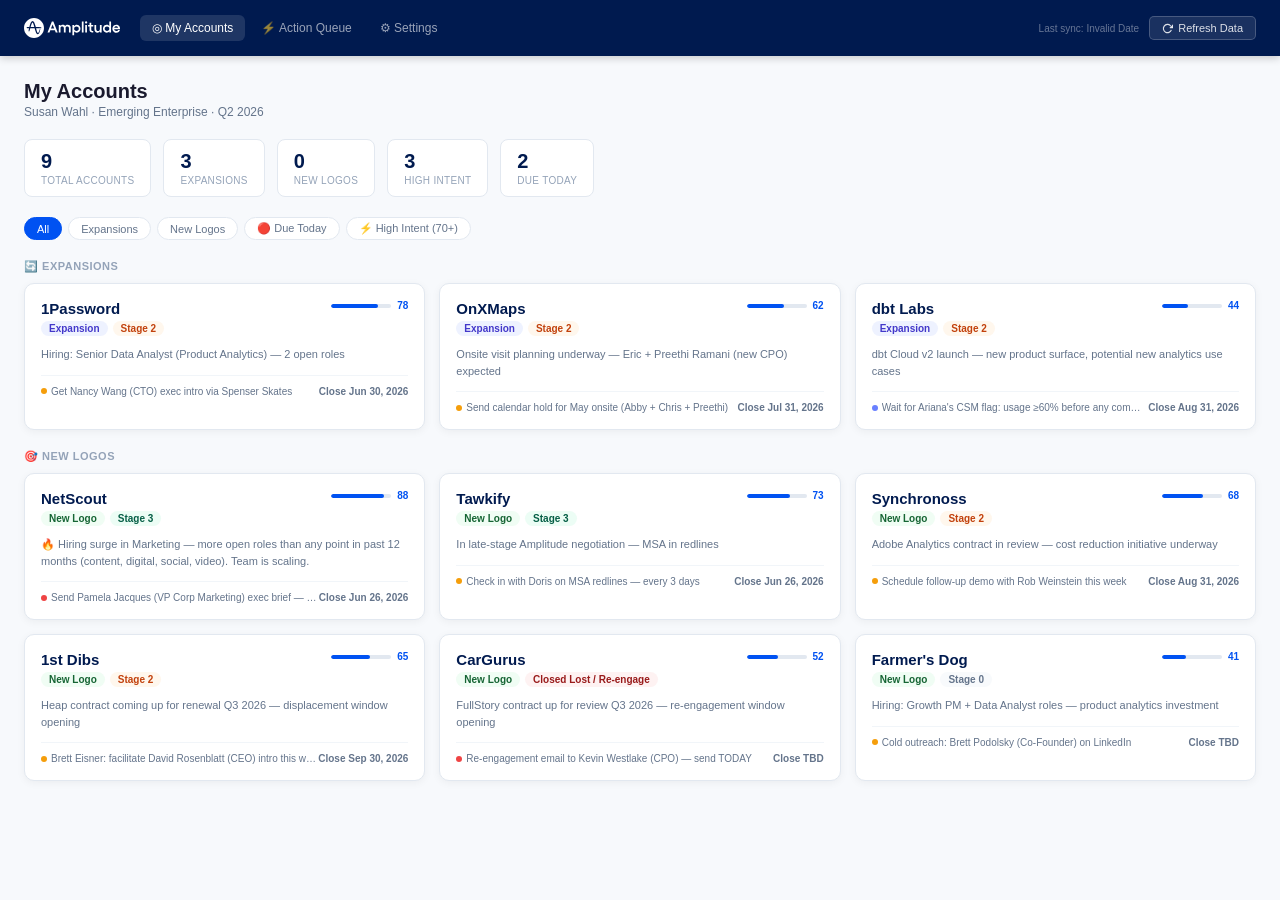
==== index.html @ 6b0ae405 "Initial commit" ====
<!DOCTYPE html>
<html lang="en">
<head>
  <meta charset="UTF-8" />
  <meta name="viewport" content="width=device-width, initial-scale=1.0" />
  <title>My Accounts — Amplitude AE Dashboard</title>
  <style>
/* ── Amplitude Design Tokens ─────────────────────────────────────── */
:root {
  --navy:      #001A4F;
  --blue:      #0052F2;
  --lilac:     #6980FF;
  --teal:      #00B2A9;
  --offwhite:  #F7F9FC;
  --dark:      #1A1A2E;
  --mid:       #64748B;
  --light:     #E2E8F0;
  --surface:   #fff;
  --radius:    10px;
  --shadow:    0 2px 12px rgba(0,0,0,0.07);
}

* { box-sizing: border-box; margin: 0; padding: 0; }

body {
  font-family: 'Poppins', sans-serif;
  background: var(--offwhite);
  color: var(--dark);
  min-height: 100vh;
  font-size: 13px;
}

/* ── Nav ─────────────────────────────────────────────────────────── */
.nav {
  background: var(--navy);
  padding: 0 24px;
  display: flex;
  align-items: center;
  justify-content: space-between;
  height: 56px;
  position: sticky;
  top: 0;
  z-index: 100;
  box-shadow: 0 2px 8px rgba(0,0,0,0.2);
}

.nav-logo img { height: 20px; width: auto; display: block; }

.nav-links {
  display: flex;
  align-items: center;
  gap: 4px;
}

.nav-links a {
  color: rgba(255,255,255,0.6);
  text-decoration: none;
  font-size: 12px;
  font-weight: 500;
  padding: 6px 12px;
  border-radius: 6px;
  transition: all 0.15s;
  display: flex;
  align-items: center;
  gap: 6px;
}

.nav-links a:hover { color: #fff; background: rgba(255,255,255,0.08); }
.nav-links a.active { color: #fff; background: rgba(255,255,255,0.12); }

.nav-right {
  display: flex;
  align-items: center;
  gap: 10px;
}

.refresh-btn {
  background: rgba(255,255,255,0.1);
  border: 1px solid rgba(255,255,255,0.2);
  color: rgba(255,255,255,0.85);
  font-family: 'Poppins', sans-serif;
  font-size: 11px;
  font-weight: 500;
  padding: 5px 12px;
  border-radius: 5px;
  cursor: pointer;
  display: flex;
  align-items: center;
  gap: 5px;
  transition: all 0.15s;
}
.refresh-btn:hover { background: rgba(255,255,255,0.18); }

.last-sync {
  font-size: 10px;
  color: rgba(255,255,255,0.4);
}

/* ── Page wrapper ────────────────────────────────────────────────── */
.page { padding: 24px; max-width: 1400px; margin: 0 auto; }

.page-header {
  margin-bottom: 20px;
}

.page-title {
  font-size: 20px;
  font-weight: 700;
  color: var(--dark);
}

.page-subtitle {
  font-size: 12px;
  color: var(--mid);
  margin-top: 2px;
}

/* ── Card ────────────────────────────────────────────────────────── */
.card {
  background: var(--surface);
  border-radius: var(--radius);
  box-shadow: var(--shadow);
  border: 1px solid var(--light);
}

.card-header {
  padding: 14px 18px 0;
  display: flex;
  align-items: center;
  justify-content: space-between;
}

.card-title {
  font-size: 12px;
  font-weight: 700;
  color: var(--dark);
  display: flex;
  align-items: center;
  gap: 6px;
  text-transform: uppercase;
  letter-spacing: 0.3px;
}

/* ── Badges ──────────────────────────────────────────────────────── */
.badge {
  font-size: 10px;
  font-weight: 600;
  padding: 2px 8px;
  border-radius: 20px;
  display: inline-block;
}

.badge-expansion { background: #EEF2FF; color: #4338CA; }
.badge-land      { background: #F0FDF4; color: #166534; }
.badge-stage2    { background: #FFF7ED; color: #C2410C; }
.badge-stage3    { background: #ECFDF5; color: #065F46; }
.badge-stage0    { background: #F8FAFC; color: #64748B; }
.badge-lost      { background: #FEF2F2; color: #991B1B; }

/* ── Intent score bar ────────────────────────────────────────────── */
.intent-bar {
  display: flex;
  align-items: center;
  gap: 8px;
}

.intent-track {
  flex: 1;
  height: 5px;
  background: var(--light);
  border-radius: 3px;
  overflow: hidden;
}

.intent-fill {
  height: 100%;
  border-radius: 3px;
  background: var(--blue);
}

.intent-score {
  font-size: 11px;
  font-weight: 700;
  color: var(--blue);
  min-width: 28px;
  text-align: right;
}

/* ── Urgency labels ──────────────────────────────────────────────── */
.urg-today { border-left: 3px solid #EF4444; }
.urg-week  { border-left: 3px solid #F59E0B; }
.urg-month { border-left: 3px solid #6980FF; }

.sl-today { background: #FEE2E2; color: #991B1B; font-size: 9px; font-weight: 700; padding: 2px 6px; border-radius: 3px; }
.sl-week  { background: #FEF3C7; color: #92400E; font-size: 9px; font-weight: 700; padding: 2px 6px; border-radius: 3px; }
.sl-month { background: #EEF2FF; color: #4338CA; font-size: 9px; font-weight: 700; padding: 2px 6px; border-radius: 3px; }

/* ── Buttons ─────────────────────────────────────────────────────── */
.btn {
  font-family: 'Poppins', sans-serif;
  font-weight: 600;
  border: none;
  cursor: pointer;
  border-radius: 6px;
  transition: all 0.15s;
  display: inline-flex;
  align-items: center;
  gap: 5px;
}

.btn-primary {
  background: var(--blue);
  color: #fff;
  font-size: 12px;
  padding: 8px 16px;
}
.btn-primary:hover { background: var(--navy); }

.btn-cowork {
  background: var(--blue);
  color: #fff;
  font-size: 11px;
  font-weight: 700;
  padding: 6px 12px;
  border-radius: 6px;
  border: none;
  cursor: pointer;
  font-family: 'Poppins', sans-serif;
  transition: background 0.15s;
}
.btn-cowork:hover { background: var(--navy); }
.btn-cowork.success { background: #059669; }

.btn-ghost {
  background: none;
  color: var(--mid);
  font-size: 11px;
  padding: 5px 10px;
  border: 1px solid var(--light);
}
.btn-ghost:hover { border-color: var(--blue); color: var(--blue); }

/* ── Filter chips ────────────────────────────────────────────────── */
.filters {
  display: flex;
  gap: 6px;
  flex-wrap: wrap;
  margin-bottom: 16px;
}

.chip {
  background: var(--surface);
  border: 1px solid var(--light);
  color: var(--mid);
  font-family: 'Poppins', sans-serif;
  font-size: 11px;
  font-weight: 500;
  padding: 4px 12px;
  border-radius: 20px;
  cursor: pointer;
  transition: all 0.15s;
}
.chip:hover { border-color: var(--blue); color: var(--blue); }
.chip.active { background: var(--blue); color: #fff; border-color: var(--blue); }

/* ── Modal ───────────────────────────────────────────────────────── */
.modal-overlay {
  position: fixed;
  inset: 0;
  background: rgba(10,20,50,0.45);
  z-index: 200;
  display: flex;
  align-items: center;
  justify-content: center;
  padding: 20px;
}

.modal-box {
  background: #fff;
  border-radius: 14px;
  width: 560px;
  max-width: 100%;
  box-shadow: 0 24px 64px rgba(0,0,0,0.22);
  overflow: hidden;
}

.modal-head {
  background: var(--navy);
  padding: 14px 18px;
  display: flex;
  align-items: center;
  justify-content: space-between;
}

.modal-head-title {
  color: #fff;
  font-weight: 700;
  font-size: 14px;
  display: flex;
  align-items: center;
  gap: 8px;
}

.modal-close {
  background: none;
  border: none;
  color: rgba(255,255,255,0.6);
  font-size: 22px;
  cursor: pointer;
  line-height: 1;
}

.modal-body { padding: 20px; }

.modal-cowork-btn {
  display: flex;
  align-items: center;
  justify-content: center;
  gap: 8px;
  width: 100%;
  background: var(--blue);
  color: #fff;
  font-family: 'Poppins', sans-serif;
  font-size: 13px;
  font-weight: 700;
  padding: 11px 18px;
  border-radius: 8px;
  border: none;
  cursor: pointer;
  margin-bottom: 10px;
  transition: background 0.15s;
}
.modal-cowork-btn:hover { background: var(--navy); }
.modal-cowork-btn.success { background: #059669; }

.modal-prompt-hint {
  font-size: 10px;
  color: var(--mid);
  margin-bottom: 8px;
}

.modal-prompt-text {
  background: var(--offwhite);
  border: 1px solid var(--light);
  border-radius: 7px;
  padding: 12px;
  font-size: 11px;
  line-height: 1.6;
  color: var(--dark);
  max-height: 220px;
  overflow-y: auto;
  white-space: pre-wrap;
  margin-bottom: 8px;
}

.modal-copy-btn {
  background: var(--offwhite);
  border: 1px solid var(--light);
  color: var(--mid);
  font-family: 'Poppins', sans-serif;
  font-size: 11px;
  font-weight: 600;
  padding: 6px 14px;
  border-radius: 5px;
  cursor: pointer;
}
.modal-copy-btn.copied { background: #D1FAE5; border-color: #6EE7B7; color: #065F46; }

/* ── Misc helpers ────────────────────────────────────────────────── */
.empty-state {
  text-align: center;
  padding: 60px 20px;
  color: var(--mid);
}

.empty-state h3 { font-size: 15px; margin-bottom: 6px; color: var(--dark); }
.empty-state p  { font-size: 12px; }

.dot-connected { width: 7px; height: 7px; background: #22C55E; border-radius: 50%; display: inline-block; }
.dot-error     { width: 7px; height: 7px; background: #EF4444; border-radius: 50%; display: inline-block; }
.dot-unknown   { width: 7px; height: 7px; background: #94A3B8; border-radius: 50%; display: inline-block; }

</style>
  <style>
    .accounts-grid {
      display: grid;
      grid-template-columns: repeat(auto-fill, minmax(340px, 1fr));
      gap: 14px;
    }

    .account-card {
      background: #fff;
      border-radius: 10px;
      border: 1px solid #E2E8F0;
      box-shadow: 0 2px 8px rgba(0,0,0,0.05);
      padding: 16px;
      cursor: pointer;
      transition: box-shadow 0.15s, border-color 0.15s;
      text-decoration: none;
      display: block;
      color: inherit;
    }
    .account-card:hover {
      box-shadow: 0 6px 24px rgba(0,82,242,0.1);
      border-color: #0052F2;
    }

    .account-card-top {
      display: flex;
      align-items: flex-start;
      justify-content: space-between;
      margin-bottom: 10px;
    }

    .account-name {
      font-size: 15px;
      font-weight: 700;
      color: #001A4F;
    }

    .account-meta {
      display: flex;
      gap: 5px;
      flex-wrap: wrap;
      margin-top: 4px;
    }

    .account-signal {
      margin: 10px 0;
      font-size: 11px;
      color: #64748B;
      line-height: 1.5;
      display: -webkit-box;
      -webkit-line-clamp: 2;
      -webkit-box-orient: vertical;
      overflow: hidden;
    }

    .account-card-bottom {
      display: flex;
      align-items: center;
      justify-content: space-between;
      margin-top: 12px;
      padding-top: 10px;
      border-top: 1px solid #F1F5F9;
    }

    .account-close {
      font-size: 10px;
      color: #94A3B8;
    }

    .account-close span {
      font-weight: 600;
      color: #64748B;
    }

    .intent-mini {
      display: flex;
      align-items: center;
      gap: 6px;
    }

    .intent-mini-track {
      width: 60px;
      height: 4px;
      background: #E2E8F0;
      border-radius: 3px;
      overflow: hidden;
    }

    .intent-mini-fill {
      height: 100%;
      border-radius: 3px;
      background: #0052F2;
    }

    .intent-mini-score {
      font-size: 10px;
      font-weight: 700;
      color: #0052F2;
    }

    .top-action {
      font-size: 10px;
      color: #64748B;
      display: flex;
      align-items: center;
      gap: 4px;
      flex: 1;
      min-width: 0;
    }

    .top-action-text {
      white-space: nowrap;
      overflow: hidden;
      text-overflow: ellipsis;
    }

    .urgency-dot {
      width: 6px;
      height: 6px;
      border-radius: 50%;
      flex-shrink: 0;
    }
    .urgency-dot.today { background: #EF4444; }
    .urgency-dot.week  { background: #F59E0B; }
    .urgency-dot.month { background: #6980FF; }

    .section-label {
      font-size: 11px;
      font-weight: 700;
      color: #94A3B8;
      text-transform: uppercase;
      letter-spacing: 0.5px;
      margin: 20px 0 10px;
    }

    .stat-bar {
      display: flex;
      gap: 12px;
      margin-bottom: 20px;
    }

    .stat-chip {
      background: #fff;
      border: 1px solid #E2E8F0;
      border-radius: 8px;
      padding: 10px 16px;
      display: flex;
      flex-direction: column;
      gap: 2px;
    }

    .stat-chip-val {
      font-size: 20px;
      font-weight: 700;
      color: #001A4F;
    }

    .stat-chip-label {
      font-size: 10px;
      color: #94A3B8;
      font-weight: 500;
      text-transform: uppercase;
      letter-spacing: 0.3px;
    }
  </style>
</head>
<body>
  <div id="app-nav"></div>

  <div class="page">
    <div class="page-header" style="display:flex;align-items:flex-start;justify-content:space-between;">
      <div>
        <div class="page-title">My Accounts</div>
        <div class="page-subtitle">Susan Wahl · Emerging Enterprise · Q2 2026</div>
      </div>
    </div>

    <!-- Stats -->
    <div class="stat-bar" id="statBar"></div>

    <!-- Filters -->
    <div class="filters" id="filters">
      <button class="chip active" onclick="setFilter('all', this)">All</button>
      <button class="chip" onclick="setFilter('expansion', this)">Expansions</button>
      <button class="chip" onclick="setFilter('land', this)">New Logos</button>
      <button class="chip" onclick="setFilter('today', this)">🔴 Due Today</button>
      <button class="chip" onclick="setFilter('high-intent', this)">⚡ High Intent (70+)</button>
    </div>

    <!-- Accounts grid -->
    <div id="accountsGrid"></div>
  </div>

  <div id="actionModal" style="display:none;" class="modal-overlay"></div>

  <script>
// accounts.json — written by Cowork data refresh skill
// Last updated: manually seeded
// DO NOT edit by hand — regenerated by Cowork on each refresh

const ACCOUNTS = {
  "1Password": {
    type: "Expansion", stage: "Stage 2",
    accountSummary: "Strong expansion candidate — Nancy Wang (CTO) owns AI-first mandate and the $200K ITOM use case budget. AI just approved for EU org, CSMs being onboarded. Best window in 12 months to push volume expansion + Experimentation/PSP upsell.",
    linkedin: [
      { name: "Nancy Wang", title: "Chief Technology Officer", relevance: "buyer", note: "Key exec target — needs to validate volume expansion. Spenser Skates intro TBD.", li: "#" },
      { name: "Lauren Attewell", title: "Head of Legal & Admin", relevance: "influencer", note: "Controls contract + procurement process.", li: "#" },
      { name: "Pedro Canahuati", title: "SVP Engineering", relevance: "influencer", note: "Engineering leader who owns the platform — cares about data depth.", li: "#" },
      { name: "Jeff Shiner", title: "CEO", relevance: "buyer", note: "Ultimate economic buyer for expansion of this size.", li: "#" },
      { name: "Akshay Bhargava", title: "Chief Product Officer", relevance: "influencer", note: "Product org owns Amplitude usage — potential champion if engaged.", li: "#" },
    ],
    zoominfo: {
      company: "1Password", industry: "Cybersecurity / SaaS", employees: "~800", hq: "Toronto, ON", revenue: "$320M+ ARR", funding: "Series C — $620M",
      website: "1password.com",
      techStack: [{ name: "Amplitude ✓", type: "amplitude" }, { name: "Segment", type: "normal" }, { name: "Snowflake", type: "normal" }, { name: "dbt", type: "normal" }, { name: "Looker", type: "normal" }, { name: "Pendo ⚠", type: "competitor" }, { name: "Zendesk", type: "normal" }],
      signals: [{ date: "Apr 2026", text: "Hiring: Senior Data Analyst (Product Analytics) — 2 open roles" }, { date: "Mar 2026", text: "Launched 1Password Extended Access Management — new product line" }, { date: "Feb 2026", text: "CTO Nancy Wang joined from Meta — first full quarter in seat" }]
    },
    salesforce: {
      oppName: "1Password — Platform Expansion Q2 2026", stage: "Stage 2 — Value Validation",
      closeDate: "Jun 30, 2026", lastActivity: "Apr 8, 2026",
      nextSteps: "Set up exec meeting between Nancy Wang (CTO) and Spenser Skates to validate volume expansion use case. Lauren Attewell managing legal review. Send revised order form by Apr 25.",
      activities: [{ type: "Call", date: "Apr 8", note: "Discovery with Lauren — expansion interest confirmed, legal review flagged" }, { type: "Email", date: "Mar 28", note: "Sent usage report showing 40% growth in tracked events vs contract tier" }, { type: "Meeting", date: "Mar 15", note: "QBR with Ariana (CSM) + 1Password — expansion path agreed in principle" }]
    },
    sixsense: {
      score: 78, stage: "Decision",
      personas: ["Product Analytics", "Data Engineering", "C-Suite / Finance"],
      keywords: ["product analytics platform", "user behavior tracking", "feature adoption metrics", "data warehouse analytics", "volume pricing analytics"],
      activities: [{ date: "Apr 13", type: "web", label: "Web Visit", text: "Pricing page — 4 visits this week by 3 unique users" }, { date: "Apr 11", type: "content", label: "Content", text: "Downloaded 'Scaling Analytics with Amplitude' enterprise guide" }, { date: "Apr 9", type: "search", label: "Search", text: "Researching 'amplitude enterprise pricing' + 'analytics seat pricing'" }, { date: "Apr 7", type: "web", label: "Web Visit", text: "Customer stories page — focused on security/SaaS case studies" }]
    },
    mutiny: {
      identified: true, lastSeen: "Apr 13, 2026", visits: 7,
      segment: "High-Growth SaaS — Data-Heavy Teams", persona: "Enterprise Analytics Buyer",
      pages: [{ url: "/product/analytics", personalization: "Product Analytics for Security SaaS", engagement: "high" }, { url: "/pricing", personalization: "Enterprise Volume Pricing", engagement: "high" }, { url: "/customers/security", personalization: "Security Industry Case Studies", engagement: "med" }],
      recommendation: "They've hit pricing 4x this week and read the enterprise guide. Lead your next outreach with volume pricing transparency and a side-by-side of current contract vs expansion tier. Reference Okta or Cloudflare as a security-adjacent expansion story."
    },
    buyingMap: {
      focus: ["Nancy Wang", "Akshay Bhargava", "Lauren Attewell"],
      focusNote: "At Stage 2 you need exec validation (Nancy), a product champion (Akshay), and legal coverage (Lauren) to move forward.",
      tiers: [
        { label: "C-Suite / Economic Buyers", people: [
          { name: "Nancy Wang", title: "Chief Technology Officer", role: "Economic Buyer", status: "target", priority: true, note: "First priority — needs exec intro via Spenser Skates. Not yet connected.", li: "#" },
          { name: "Jeff Shiner", title: "CEO", role: "Final Approver", status: "unknown", priority: false, note: "May be required for expansion of this size.", li: "#" },
          { name: "Akshay Bhargava", title: "Chief Product Officer", role: "Champion Candidate", status: "target", priority: true, note: "Product org owns Amplitude usage. Potential champion if engaged.", li: "#" },
        ]},
        { label: "Technical / Influencers", people: [
          { name: "Pedro Canahuati", title: "SVP Engineering", role: "Technical Evaluator", status: "unknown", priority: false, note: "Engineering platform owner. Loop in if technical objections arise.", li: "#" },
        ]},
        { label: "Legal / Procurement", people: [
          { name: "Lauren Attewell", title: "Head of Legal & Admin", role: "Gatekeeper", status: "engaged", priority: true, note: "Actively managing contract review. Relationship is solid.", li: "#" },
        ]}
      ]
    },
    nextSteps: [
      { p:1, urgency:"week", type:"call",     title:"Get Nancy Wang (CTO) exec intro via Spenser Skates",    why:"6sense: Decision stage, pricing page hit 4x this week. First full quarter as CTO — prime window to shape her Amplitude view.", who:["Susan","Spenser Skates"], action:"write-email",  cta:"Draft Intro Ask" },
      { p:2, urgency:"week", type:"email",    title:"Send Lauren Attewell revised order form w/ volume pricing options", why:"Legal review is active. Getting the order form in front of her unblocks contract progress directly.", who:["Susan"], action:"write-email", cta:"Write Email" },
      { p:3, urgency:"week", type:"linkedin", title:"Connect with Akshay Bhargava (CPO) on LinkedIn",        why:"Product org hit pricing + feature pages multiple times. CPO is the natural product champion — don't leave this uncovered.", who:["Susan"], action:"sequence",    cta:"Build Sequence" },
      { p:4, urgency:"month",type:"deck",     title:"Build expansion deck: current usage vs expansion tier",  why:"Nancy meeting needs an exec-ready story with ROI clearly laid out before she'll sponsor the expansion.", who:["Susan"], action:"deck",         cta:"Create Deck" },
    ]
  },

  "NetScout": {
    type: "New Logo", stage: "Stage 3",
    accountSummary: "$200K POC at Stage 3 — highest intent account in the book (88/100). Pamela Jacques (VP Marketing, economic buyer) approval is the gating item. ⚠️ Adobe competitive objection in Ali's inbox needs a response before the exec demo.",
    linkedin: [
      { name: "Aliasgar Amin", title: "Director, Digital Experience & Analytics", relevance: "champion", note: "Internal champion — driving the POC. Primary prospect in Outreach.", li: "https://www.linkedin.com/in/aliasgar-amin/" },
      { name: "Pamela Jacques", title: "VP, Corporate Marketing", relevance: "buyer", note: "Economic buyer — approval is gating per SF notes. Next action: exec brief + pricing conversation.", li: "https://app.zoominfo.com/#/apps/profile/person/17326059451" },
      { name: "Belinda Yung-Rubke", title: "Global VP, Area, Customer Marketing", relevance: "champion", note: "Data champion — Michael and Don report to her. Key technical sign-off on marketing use cases.", li: "https://app.zoominfo.com/#/apps/profile/person/1679298952" },
      { name: "Jean Bua", title: "CFO", relevance: "buyer", note: "Controls final budget approval. ZI accuracy score 92 — email verified. Not yet in conversation.", li: "https://app.zoominfo.com/#/apps/profile/person/1265551392" },
      { name: "Sanjay Munshi", title: "Chief Operating Officer", relevance: "influencer", note: "COO — will care about adoption and operational ROI. ZI accuracy 98.", li: "https://app.zoominfo.com/#/apps/profile/person/1324207783" },
    ],
    zoominfo: {
      company: "NETSCOUT Systems, Inc.", industry: "Networking Software / Cybersecurity", employees: "2,102", hq: "Westford, MA", revenue: "$861M (NASDAQ: NTCT)", funding: "Public — Founded 1984",
      website: "netscout.com",
      techStack: [{ name: "Tableau ⚠", type: "competitor" }, { name: "Google Analytics ⚠", type: "competitor" }, { name: "Salesforce", type: "normal" }, { name: "Marketo", type: "normal" }, { name: "AWS", type: "normal" }, { name: "ServiceNow", type: "normal" }],
      signals: [{ date: "Mar 24 '26", text: "🔥 Hiring surge in Marketing — more open roles than any point in past 12 months (content, digital, social, video). Team is scaling." }, { date: "Mar 23 '26", text: "MWC 2026: DDoS + AI-driven cybersecurity positioning. Darren Anstee quoted in Technology Magazine." }, { date: "Feb 12 '26", text: "Positioning as AI-driven defense platform for 2026 — AI security commentary from Gaurav Mohan." }]
    },
    salesforce: {
      oppName: "NETSCOUT | Land | -", stage: "Stage 3 — Business & Technical Evaluation",
      closeDate: "Jun 26, 2026", lastActivity: "Apr 14, 2026",
      nextSteps: "4.2.26 — Commercials + POC scope kick-off call with Ali Amin. Key items to confirm: economic buyer (Pamela — approval is gating), binary success criteria, committed Go/No-Go decision date, full buying committee (Marketing: Michael/Don + IT parallel demos). POC structure: 3-week POC + 90-day opt-out per Ali's request. Next: brief Pamela on pricing, schedule exec demo.",
      activities: [{ type: "Call", date: "Apr 2", note: "Commercials + POC scope kick-off with Ali. Confirmed 3-week POC + 90-day opt-out structure. Exec demo with Pamela TBD." }, { type: "Demo", date: "Mar 5", note: "Follow-up demo to finish features + demo of current analytics flow with Ali's team." }, { type: "Demo", date: "Mar 4", note: "Initial POC demo — Ali confirmed strong interest, escalating to Pamela for exec alignment." }]
    },
    sixsense: {
      score: 88, stage: "Purchase",
      personas: ["Product Management", "Data & Analytics", "Marketing / CMO"],
      keywords: ["product analytics enterprise", "user journey analytics", "amplitude vs tableau", "digital experience analytics", "POC analytics platform"],
      activities: [{ date: "Apr 14", type: "web", label: "Web Visit", text: "ROI calculator page — 2 sessions today from Westford IP" }, { date: "Apr 12", type: "content", label: "Content", text: "Watched 'Amplitude for Enterprise' webinar (full 47 min)" }, { date: "Apr 11", type: "search", label: "Search", text: "Comparing 'amplitude vs tableau for product analytics'" }, { date: "Apr 9", type: "web", label: "Web Visit", text: "Security & compliance page — 3 unique visitors" }]
    },
    mutiny: {
      identified: true, lastSeen: "Apr 14, 2026", visits: 12,
      segment: "Enterprise New Eval — High Urgency", persona: "Enterprise POC Stage",
      pages: [{ url: "/product/data-management", personalization: "Enterprise Data Governance", engagement: "high" }, { url: "/roi-calculator", personalization: "Enterprise ROI Calculator", engagement: "high" }, { url: "/security", personalization: "Enterprise Security & Compliance", engagement: "high" }],
      recommendation: "Most engaged account in your book — 12 website visits, full webinar watch. Pamela's team hit the ROI calculator today. Send exec brief TODAY with ROI estimate pre-filled for NetScout's scale. Strike while hot."
    },
    buyingMap: {
      focus: ["Pamela Jacques", "Aliasgar Amin", "Belinda Yung-Rubke"],
      focusNote: "POC stage requires your champion (Ali) driving evaluation, Belinda signing off on marketing use cases, and Pamela (VP Corp Marketing) aligned as economic buyer before you can advance.",
      tiers: [
        { label: "Economic Buyer / Exec Sponsors", people: [
          { name: "Pamela Jacques", title: "VP, Corporate Marketing", role: "Economic Buyer", status: "target", priority: true, note: "Approval is gating per SF notes. Needs exec brief + pricing conversation. ZoomInfo confirmed contact.", li: "https://app.zoominfo.com/#/apps/profile/person/17326059451" },
          { name: "Jean Bua", title: "CFO", role: "Budget Holder", status: "unknown", priority: false, note: "Final budget sign-off. ZI accuracy 92, email verified. Not yet engaged.", li: "https://app.zoominfo.com/#/apps/profile/person/1265551392" },
          { name: "Sanjay Munshi", title: "Chief Operating Officer", role: "Influencer", status: "unknown", priority: false, note: "Will weigh in on operational ROI and adoption plan.", li: "https://app.zoominfo.com/#/apps/profile/person/1324207783" },
        ]},
        { label: "Champion / Evaluation Team", people: [
          { name: "Aliasgar Amin", title: "Director, Digital Experience & Analytics", role: "Champion", status: "engaged", priority: true, note: "Primary prospect in Outreach. Driving the POC — confirmed 3-week structure + 90-day opt-out.", li: "https://www.linkedin.com/in/aliasgar-amin/" },
          { name: "Belinda Yung-Rubke", title: "Global VP, Area, Customer Marketing", role: "Technical Sign-off", status: "engaged", priority: true, note: "Data champion. Michael and Don report to her. Key gatekeeper for marketing analytics use cases.", li: "https://app.zoominfo.com/#/apps/profile/person/1679298952" },
        ]}
      ]
    },
    nextSteps: [
      { p:1, urgency:"today", type:"email",   title:"Send Pamela Jacques (VP Corp Marketing) exec brief — do this TODAY",      why:"She's the economic buyer gating the POC. Intent is high (88 score), and ZoomInfo confirms NetScout is on a marketing hiring surge right now — perfect hook for the ROI conversation.", who:["Susan"], action:"write-email", cta:"Write Email Now" },
      { p:2, urgency:"week",  type:"deck",    title:"Build POC success deck for Pamela's exec sponsorship",   why:"CMO sponsorship requires polished enterprise materials. Ali can't advance the POC without exec backing from Pamela.", who:["Susan"], action:"deck",       cta:"Create Deck" },
      { p:3, urgency:"week",  type:"meeting", title:"Schedule Belinda's team follow-up demo (week of Apr 21)", why:"POC success criteria set — demo is the next gate for technical buy-in before Pamela signs off.", who:["Susan","Becca Abusharkh"], action:"write-email", cta:"Draft Invite" },
      { p:4, urgency:"week",  type:"call",    title:"Eddie: prep technical architecture doc by Apr 18",       why:"POC requires this for Belinda's team to validate the integration plan. Hard dependency on timeline.", who:["Susan","Eddie Chiang"], action:"sfnotes", cta:"Log in SF" },
    ],
    slackContext: `From Slack (#ext-netscout-amplitude + internal DMs):
• External channel #ext-netscout-amplitude active with Ali and Eddie — Eddie shared ZoomInfo WebSights data governance doc directly with Ali
• Ali explicitly emailed requesting Becca lead the IT team demo: "the IT team requirements are very specific and nuanced, and I would highly recommend Becca being on this call"
• ⚠️ Adobe rep sent Ali a document arguing "Amplitude is not a good match for our requirements" — Ali forwarded it to Susan asking for her response. This objection needs to be addressed directly.
• SF pipeline hygiene flag: NetScout Next Steps were last updated 2026-03-05 — flagged as stale by pipeline ops`,
    gmailContext: `From Gmail:
• IT demo took place Apr 8 — Harsha Silina (NetScout IT) + 12 attendees; Shawn shared Granola notes for that meeting
• Active email thread with Ali about IT demo scheduling (Harsha Silina coordinating); Susan confirmed Becca will lead
• Amplitude + NETSCOUT workspace visits logged Apr 7 + Apr 11 — anonymous visitor activity`,
    granolaContext: `From your Granola meeting notes:
• Pamela (VP Marketing) reports directly to CEO and has veto power — "If she doesn't like something, it's an instant no"
• Ali's demo coaching: put Becca front and center for the Pamela demo; lead with AI capabilities (CEO has a company-wide AI mandate and told Ali the current stack is "getting outdated"); frame around gap analysis, NOT ROI — "sales never credits marketing anyway"
• ZoomInfo integration is NON-NEGOTIABLE — currently 20% match rate; account-level journey analysis (AT&T vs Verizon on-site behavior) is Pamela's core use case
• Bot filtering is a major pain point: 150K bot sessions/month
• POC success criteria: API delta ≤10-15%, session count parity (~120-150K sessions/month), ZoomInfo match rate
• Vendor approval process: estimated 4-6 weeks minimum; AI committee review needed for PII (workaround: opt out of AI features initially to accelerate)
• MouseFlow contract locked until Feb 2027; budget pressure — GA4 is free, must justify spend vs. Adobe Analytics
• Pamela demo targeting the week after Ali's pricing review with her; onsite at Waltham HQ floated as an option`
  },

  "Tawkify": {
    type: "New Logo", stage: "Stage 3",
    accountSummary: "$75K deal in legal — MSA in redlines with Doris. ⚡ Call with Doris happened TODAY, Kaia summary just landed. Data infrastructure is the blockers (Leo stretched thin). Close target Jun 26, CEO countersign needed.",
    linkedin: [
      { name: "Doris Lin", title: "Head of Product", relevance: "champion", note: "Main contact — driving the deal. High urgency, close date Jun 26.", li: "#" },
      { name: "Kenneth Shaw", title: "CEO & Co-Founder", relevance: "buyer", note: "Co-founder, likely final approver for $75K contract.", li: "#" },
      { name: "Michelle Jacoby", title: "COO", relevance: "buyer", note: "Operational leader — owns vendor decisions alongside Doris.", li: "#" },
    ],
    zoominfo: {
      company: "Tawkify", industry: "Consumer Marketplace / Matchmaking", employees: "~80", hq: "San Francisco, CA", revenue: "$15–30M est.", funding: "Series B — $12M",
      website: "tawkify.com",
      techStack: [{ name: "Mixpanel ⚠", type: "competitor" }, { name: "Stripe", type: "normal" }, { name: "HubSpot", type: "normal" }, { name: "Segment", type: "normal" }, { name: "AWS", type: "normal" }],
      signals: [{ date: "Apr 2026", text: "In late-stage Amplitude negotiation — MSA in redlines" }, { date: "Mar 2026", text: "Hired Head of Growth — signals investment in conversion optimization" }, { date: "Feb 2026", text: "Mixpanel contract up for renewal Q2 2026 — displacement timing now" }]
    },
    salesforce: {
      oppName: "Tawkify — New Logo $75K", stage: "Stage 3 — Legal / Negotiation",
      closeDate: "Jun 26, 2026", lastActivity: "Apr 11, 2026",
      nextSteps: "MSA in redlines with Doris. Confirm final scope (Analytics + Session Replay). Legal to review by Apr 18. Target signature Jun 20 — 1 week buffer before close date.",
      activities: [{ type: "Contract", date: "Apr 11", note: "Sent MSA + order form to Doris for legal review" }, { type: "Call", date: "Apr 4", note: "Negotiation — agreed $75K, 12-month, Analytics + Session Replay" }, { type: "Demo", date: "Mar 28", note: "Final demo with Doris + CEO Kenneth — strong close signal" }]
    },
    sixsense: {
      score: 73, stage: "Decision",
      personas: ["Product Management", "Executive / C-Suite"],
      keywords: ["amplitude pricing", "session replay analytics", "mixpanel alternative", "product analytics startup"],
      activities: [{ date: "Apr 12", type: "web", label: "Web Visit", text: "Session replay product page — 2 visits from SF IP" }, { date: "Apr 10", type: "content", label: "Content", text: "Read 'Replacing Mixpanel with Amplitude' migration guide" }, { date: "Apr 8", type: "search", label: "Search", text: "Searching 'amplitude session replay pricing'" }]
    },
    mutiny: {
      identified: true, lastSeen: "Apr 12, 2026", visits: 8,
      segment: "Mid-Market Startup — Displacement Eval", persona: "Startup Product & Exec Buyer",
      pages: [{ url: "/product/session-replay", personalization: "Session Replay for Consumer Apps", engagement: "high" }, { url: "/pricing", personalization: "Startup & Growth Pricing", engagement: "high" }, { url: "/vs/mixpanel", personalization: "Amplitude vs Mixpanel", engagement: "high" }],
      recommendation: "They're reading the Mixpanel migration guide and checking Session Replay pricing. Deal is in legal — but reinforce confidence. Send Doris a 1-pager on migration timeline + what Mixpanel customers say post-switch. Removes last-minute cold feet."
    },
    buyingMap: {
      focus: ["Doris Lin", "Kenneth Shaw"],
      focusNote: "Stage 3 — deal is in legal. Doris is your champion driving it over the line. Kenneth (CEO) needs to countersign. Keep both warm and unblock anything immediately.",
      tiers: [
        { label: "Executive / Final Approvers", people: [
          { name: "Kenneth Shaw", title: "CEO & Co-Founder", role: "Final Approver", status: "target", priority: true, note: "Co-founder sign-off required. Warm from final demo — send brief check-in.", li: "#" },
          { name: "Michelle Jacoby", title: "COO", role: "Operational Sign-off", status: "unknown", priority: false, note: "May be looped into contract review — not yet engaged directly.", li: "#" },
        ]},
        { label: "Champion / Deal Driver", people: [
          { name: "Doris Lin", title: "Head of Product", role: "Champion", status: "engaged", priority: true, note: "Driving deal through legal. High urgency — check in every 3 days max.", li: "#" },
        ]}
      ]
    },
    nextSteps: [
      { p:1, urgency:"week",  type:"email",   title:"Check in with Doris on MSA redlines — every 3 days",    why:"Stage 3 in legal. 73 intent, still reading migration guides. Check in keeps momentum and removes blockers before they stall.", who:["Susan"], action:"write-email", cta:"Write Check-in" },
      { p:2, urgency:"week",  type:"email",   title:"Send Doris: Mixpanel → Amplitude migration 1-pager",    why:"Mutiny shows she's reading migration content. Remove last-minute cold feet with a clear migration timeline + customer quote.", who:["Susan"], action:"write-email", cta:"Draft 1-Pager" },
      { p:3, urgency:"week",  type:"call",    title:"Prep Kenneth Shaw (CEO) countersign package",            why:"Stage 3 — CEO countersign required. Getting the package ready removes a delay risk at the finish line.", who:["Susan"], action:"deck",       cta:"Prep Package" },
    ],
    slackContext: `From Slack (#ext-amplitude-tawkify + internal DMs):
• External channel #ext-amplitude-tawkify exists — created for Tawkify/Arrows + Amplitude planning
• Tawkify's stated stack vision: BigQuery as single source of truth, Looker as BI tool, Amplitude as behavioral analytics layer
• Biggest pain point: manual marketing campaign tracking through Google Sheets
• Current tools: Mixpanel, Optimizely, Segment, GTM
• Key funnels to track: onboarding (both platforms), profile completion, new commerce conversion
• SF hygiene: Tawkify next steps also flagged as stale in pipeline hygiene report`,
    gmailContext: `From Gmail:
• ⚡ Call with Doris happened TODAY (Apr 14, 11am-11:20am PDT) — Outreach Kaia summary just landed in inbox. Read it before any follow-up.
• Tawkify Assistant joined the Zoom — recording likely available`,
    granolaContext: `From your Granola meeting notes:
• Doris is the champion; Leo (data engineer) is stretched thin supporting 3 areas — data infrastructure is the real blocker
• Chicken-and-egg situation: need data investment to show value, need buy-in to invest
• Previous Amplitude account hit 50K MTU limit (Nov 2025) — address this proactively in any conversation
• Susan is sending Segment integration guide + AI quick-start tool; Doris to attempt Segment connection independently`
  },

  "OnXMaps": {
    type: "Expansion", stage: "Stage 2",
    accountSummary: "Good expansion candidate — onsite being planned (target core week). Nate Crook just introduced Preethi Ramani (new CPO) to Amplitude EAB. 5 draft outreach emails to team members are ready to send. AI feature adoption at 30% vs 50% target is the gap to close.",
    linkedin: [
      { name: "Abby Minrath", title: "Director, Product Analytics", relevance: "champion", note: "Main contact — deeply aligned on expansion value.", li: "#" },
      { name: "Chris Borg", title: "VP Data & Analytics", relevance: "buyer", note: "Owns the analytics budget. Needs a compelling story.", li: "#" },
      { name: "Preethi Ramani", title: "Chief Product Officer (new)", relevance: "buyer", note: "New CPO — first 90 days. Priority exec target. Nate Crook connection.", li: "#" },
      { name: "Eric Siegfried", title: "CEO", relevance: "influencer", note: "Founder/CEO — onsite planned, validates strategic direction.", li: "#" },
    ],
    zoominfo: {
      company: "onX Maps", industry: "Outdoor Recreation / Mobile Apps", employees: "~250", hq: "Missoula, MT", revenue: "$80M+ est.", funding: "Private — PE-backed",
      website: "onxmaps.com",
      techStack: [{ name: "Amplitude ✓", type: "amplitude" }, { name: "Snowflake", type: "normal" }, { name: "dbt", type: "normal" }, { name: "Looker", type: "normal" }, { name: "Braze", type: "normal" }, { name: "AppsFlyer", type: "normal" }],
      signals: [{ date: "Apr 2026", text: "Onsite visit planning underway — Eric + Preethi Ramani (new CPO) expected" }, { date: "Mar 2026", text: "OnX Backcountry product in beta — new analytics use case" }, { date: "Feb 2026", text: "Preethi Ramani joined as CPO — reviewing product analytics stack" }]
    },
    salesforce: {
      oppName: "OnXMaps — Platform Expansion (New Products)", stage: "Stage 2 — Discovery",
      closeDate: "Jul 31, 2026", lastActivity: "Apr 7, 2026",
      nextSteps: "Schedule onsite with Abby + Chris Borg + Preethi Ramani. Nate Crook to do exec intro with Preethi before visit. Prepare product expansion use case deck for Backcountry + Hunt. Target onsite in May.",
      activities: [{ type: "Call", date: "Apr 7", note: "Check-in with Abby — onsite confirmed for late May, Preethi open to meeting" }, { type: "Email", date: "Mar 31", note: "Sent new product analytics overview — Abby shared with Chris Borg" }, { type: "Meeting", date: "Mar 20", note: "EBR with Ariana (CSM) + onX — expansion path clear" }]
    },
    sixsense: {
      score: 62, stage: "Consideration",
      personas: ["Product Analytics", "Executive / CPO"],
      keywords: ["amplitude new products", "multi-product analytics", "outdoor app analytics", "mobile analytics platform"],
      activities: [{ date: "Apr 10", type: "web", label: "Web Visit", text: "Multi-product analytics page — Preethi's team browsing" }, { date: "Apr 7", type: "content", label: "Content", text: "Read 'Scaling Analytics Across Product Lines' guide" }, { date: "Apr 4", type: "web", label: "Web Visit", text: "Amplitude for mobile apps page — 2 visits" }]
    },
    mutiny: {
      identified: true, lastSeen: "Apr 10, 2026", visits: 5,
      segment: "Current Customer — Expansion Candidate", persona: "Multi-Product Analytics Buyer",
      pages: [{ url: "/product/multi-product", personalization: "Analytics Across Product Lines", engagement: "high" }, { url: "/customers/mobile", personalization: "Mobile-First Success Stories", engagement: "med" }, { url: "/product/experiment", personalization: "Experimentation for New Products", engagement: "low" }],
      recommendation: "Preethi is browsing multi-product content — she's evaluating whether to standardize analytics across Hunt, Backcountry, and Fishing. Lead the onsite with a live demo across all 3 products. Show unified dashboards as the headline story."
    },
    buyingMap: {
      focus: ["Preethi Ramani", "Chris Borg", "Abby Minrath"],
      focusNote: "Expansion needs CPO buy-in (Preethi — new in seat, prime window), budget owner alignment (Chris), and champion enablement (Abby). Onsite is your catalyst.",
      tiers: [
        { label: "Executive Tier", people: [
          { name: "Preethi Ramani", title: "Chief Product Officer (new)", role: "Economic Buyer", status: "target", priority: true, note: "New CPO — first 90 days. Prime window for influence. Nate Crook intro key.", li: "#" },
          { name: "Eric Siegfried", title: "CEO", role: "Exec Sponsor", status: "target", priority: false, note: "Will attend onsite — relationship builder. Not a blocker but great for deal gravity.", li: "#" },
        ]},
        { label: "Budget / Analytics Leadership", people: [
          { name: "Chris Borg", title: "VP Data & Analytics", role: "Budget Owner", status: "target", priority: true, note: "Owns the analytics budget. Abby has shared deck with him — needs direct outreach.", li: "#" },
        ]},
        { label: "Champion", people: [
          { name: "Abby Minrath", title: "Director, Product Analytics", role: "Champion", status: "engaged", priority: true, note: "Your inside champion. Keep her enabled and ahead of Preethi's questions.", li: "#" },
        ]}
      ]
    },
    nextSteps: [
      { p:1, urgency:"week",  type:"meeting", title:"Send calendar hold for May onsite (Abby + Chris + Preethi)", why:"Onsite is confirmed in principle — locking the date makes it real for all three stakeholders and protects your timeline.", who:["Susan"], action:"write-email", cta:"Draft Invite" },
      { p:2, urgency:"week",  type:"call",    title:"Nate Crook: exec intro with Preethi Ramani (new CPO)",   why:"New CPO in first 90 days — this is the highest-leverage moment to shape her Amplitude story. Nate is the right connector.", who:["Susan","Nate Crook"], action:"write-email", cta:"Draft Intro Ask" },
      { p:3, urgency:"month", type:"deck",    title:"Build multi-product expansion deck for onsite",           why:"Hunt + Backcountry + Fishing — needs a unified analytics vision for Preethi. This is the centerpiece of the onsite.", who:["Susan"], action:"deck", cta:"Create Deck" },
      { p:4, urgency:"week",  type:"linkedin","title":"Direct outreach to Chris Borg (VP Data) before onsite", why:"Budget owner needs a direct touch before onsite, not just Abby relaying messages. Build the relationship now.", who:["Susan"], action:"sequence", cta:"Draft LinkedIn" },
    ],
    slackContext: `From Slack:
• Susan added onXMaps (org id 22304) to #epd-gtm-outreach for product-led outreach enablement
• Brett Eisner available to help prep for onsite — asked for access to a sheet to get familiar`,
    gmailContext: `From Gmail:
• ⚡ 5 draft emails sitting unsent to onXMaps contacts: Maria Holden (Ford partnership analytics), Karlie Hays (Fish Dashboard), Toni Kljucevic (Experiment Analysis notebook), Derrick Nguyen (running experiments but not in Amplitude Experiment), Sophie Dilzell (Full Map vs MVP test) — these are ready to send
• ⚡ Nate Crook already emailed Preethi Ramani (new CPO) Apr 13 about the Amplitude Executive Advisory Board 2026 in San Diego — exec intro is in motion`,
    granolaContext: `From your Granola meeting notes:
• Only 30% of active users are using AI features vs. a 50% target — configure AI Controls (org-level + project-level context, event taxonomy/data dictionary uploads), especially important given onX's complex subscription event definitions
• Onsite plan: model after Ariana's half-day format (general intro + AI accelerator + team-specific sessions); target an onX "core week" for maximum attendance; key to get Chris Borg there
• Slack integration needs a refresh since the AI rollout — Ariana sent the link to Abby to follow up with IT
• Next monthly agenda: align around AI roadmap + agent demos, position it for Chris's attendance`
  },

  "dbt Labs": {
    type: "Expansion", stage: "Stage 2",
    accountSummary: "Not ready for expansion pitch yet — usage at ~45%, need 60%+ before commercial push. Ariana (CSM) owns this track. Monitor for dbt Cloud v2 launch as the natural trigger. Bi-weekly sync with Kate Doebler is active.",
    linkedin: [
      { name: "Kate Doebler", title: "Head of Data & Analytics", relevance: "champion", note: "Main contact — usage depth needs to increase before expansion pitch.", li: "#" },
      { name: "Tristan Handy", title: "CEO & Founder", relevance: "buyer", note: "Founder-led — likely involved in any significant platform expansion.", li: "#" },
      { name: "Drew Banin", title: "Chief Product Officer", relevance: "influencer", note: "Product leader — owns analytics use case within dbt Cloud.", li: "#" },
    ],
    zoominfo: {
      company: "dbt Labs", industry: "Data Infrastructure / Dev Tools", employees: "~400", hq: "Philadelphia, PA (Remote)", revenue: "$100M+ ARR est.", funding: "Series D — $222M",
      website: "getdbt.com",
      techStack: [{ name: "Amplitude ✓", type: "amplitude" }, { name: "Snowflake", type: "normal" }, { name: "Looker", type: "normal" }, { name: "Segment", type: "normal" }, { name: "Linear", type: "normal" }, { name: "Slack", type: "normal" }],
      signals: [{ date: "Apr 2026", text: "dbt Cloud v2 launch — new product surface, potential new analytics use cases" }, { date: "Mar 2026", text: "Hiring: 4 Product Managers across core product + developer experience" }, { date: "Feb 2026", text: "Deepened Snowflake partnership — data infrastructure investment signals" }]
    },
    salesforce: {
      oppName: "dbt Labs — Analytics Expansion", stage: "Stage 2 — Usage Review",
      closeDate: "Aug 31, 2026", lastActivity: "Mar 25, 2026",
      nextSteps: "Hold until usage improves (Ariana's CSM review: target 60%+ feature adoption). Check in with Kate in May. Ariana to flag when threshold is hit.",
      activities: [{ type: "Call", date: "Mar 25", note: "Sync with Ariana — usage at 45%, not ready for expansion yet" }, { type: "Email", date: "Mar 10", note: "Check-in with Kate — positive but no urgency" }, { type: "Meeting", date: "Feb 28", note: "QBR — adoption gaps identified in Experiment + Pathfinder" }]
    },
    sixsense: {
      score: 44, stage: "Awareness",
      personas: ["Data Engineering", "Product Management"],
      keywords: ["amplitude features", "analytics adoption", "product analytics best practices"],
      activities: [{ date: "Apr 5", type: "web", label: "Web Visit", text: "Amplitude Academy page — 2 visits from Kate's team" }, { date: "Mar 28", type: "content", label: "Content", text: "Read 'Getting More from Amplitude' best practices guide" }]
    },
    mutiny: {
      identified: true, lastSeen: "Apr 5, 2026", visits: 3,
      segment: "Current Customer — Nurture / Adoption", persona: "Customer Success Expansion",
      pages: [{ url: "/academy", personalization: "Analytics Maturity Resources", engagement: "med" }, { url: "/product/experiment", personalization: "Experimentation Platform", engagement: "low" }],
      recommendation: "Low urgency signal — this account needs adoption work before expansion pitch. Ariana's CSM track is the right play. Check back in May when usage hopefully hits 60%+. Don't push commercially yet."
    },
    buyingMap: {
      focus: ["Kate Doebler"],
      focusNote: "Not ready for expansion commercially. Focus entirely on Kate — help her drive adoption and become the internal Amplitude champion before any commercial conversation.",
      tiers: [
        { label: "Executive Tier", people: [
          { name: "Tristan Handy", title: "CEO & Founder", role: "Final Approver", status: "unknown", priority: false, note: "Founder-led — will be involved for large expansion. Not time yet.", li: "#" },
          { name: "Drew Banin", title: "Chief Product Officer", role: "Influencer", status: "unknown", priority: false, note: "Product leader — could be an expansion champion later. Not yet engaged.", li: "#" },
        ]},
        { label: "Current Contact", people: [
          { name: "Kate Doebler", title: "Head of Data & Analytics", role: "Champion", status: "engaged", priority: true, note: "Only active contact. Usage at 45% — help her improve adoption first.", li: "#" },
        ]}
      ]
    },
    nextSteps: [
      { p:1, urgency:"month", type:"call",  title:"Wait for Ariana's CSM flag: usage ≥60% before any commercial push", why:"Premature expansion pitch at 45% usage will backfire. Ariana owns this track — let her do the work.", who:["Ariana Henck (CSM)"], action:"sfnotes", cta:"Log Note" },
      { p:2, urgency:"month", type:"email", title:"Watch dbt Cloud v2 launch — reach out when new analytics use cases emerge", why:"New product surface = new analytics complexity = natural expansion hook. Monitor and be first to connect the dots.", who:["Susan"], action:"write-email", cta:"Draft Check-in" },
    ],
    slackContext: `From Slack: No dbt Labs-specific Slack threads found in recent search.`,
    gmailContext: `From Gmail:
• Active bi-weekly sync thread with Kate Doebler (dbt Labs) — Ariana Henck is the primary Amplitude contact; Lottoland troubleshooting situation being handled (Apr 13)
• Susan CC'd on the thread — Ariana managing day-to-day`,
    granolaContext: `From your Granola meeting notes:
• No specific dbt Labs meeting notes found yet — usage data and CSM signals from Ariana are the primary intel source`
  },

  "1st Dibs": {
    type: "New Logo", stage: "Stage 2",
    accountSummary: "Good prospect — Isaac Fox is a strong champion (ex-Reverb, knows Amplitude well). Core pain: no self-serve analytics, everything goes through an analyst queue. Boss on vacation ~2 weeks, target full demo end of April. Heap renewal in Q3 creates displacement urgency.",
    linkedin: [
      { name: "Isaac Fox", title: "VP Product", relevance: "champion", note: "Main contact — engaged in discovery. Need exec buy-in above Isaac.", li: "#" },
      { name: "David Rosenblatt", title: "CEO", relevance: "buyer", note: "CEO — needs to validate the investment case.", li: "#" },
      { name: "Tom Etsy", title: "CTO", relevance: "buyer", note: "Technical decision maker — owns platform roadmap.", li: "#" },
    ],
    zoominfo: {
      company: "1stDibs", industry: "Luxury E-Commerce / Marketplace", employees: "~500", hq: "New York, NY", revenue: "$120M (NASDAQ: DIBS)", funding: "Public",
      website: "1stdibs.com",
      techStack: [{ name: "Heap ⚠", type: "competitor" }, { name: "Google Analytics ⚠", type: "competitor" }, { name: "Salesforce", type: "normal" }, { name: "Segment", type: "normal" }, { name: "Braze", type: "normal" }, { name: "AWS", type: "normal" }],
      signals: [{ date: "Apr 2026", text: "Heap contract coming up for renewal Q3 2026 — displacement window opening" }, { date: "Mar 2026", text: "New VP of Product Analytics hired — Isaac Fox's team expanding" }, { date: "Feb 2026", text: "Launched AI-powered search — new product analytics use case" }]
    },
    salesforce: {
      oppName: "1stDibs — New Logo Evaluation", stage: "Stage 2 — Discovery",
      closeDate: "Sep 30, 2026", lastActivity: "Apr 9, 2026",
      nextSteps: "Brett Eisner (overlay) to land exec meeting with David Rosenblatt. Isaac Fox to share analytics stack audit by Apr 22. Build ROI case around conversion improvement before next meeting.",
      activities: [{ type: "Call", date: "Apr 9", note: "Discovery with Isaac — Heap limitations confirmed, interest in experimentation" }, { type: "Email", date: "Apr 1", note: "Sent competitive comparison: Amplitude vs Heap" }, { type: "Meeting", date: "Mar 20", note: "Intro — identified pain around experimentation + funnel analytics" }]
    },
    sixsense: {
      score: 65, stage: "Consideration",
      personas: ["Product Analytics", "Executive / CEO"],
      keywords: ["heap alternative", "product analytics for ecommerce", "experimentation platform", "amplitude vs heap"],
      activities: [{ date: "Apr 11", type: "search", label: "Search", text: "Searching 'heap vs amplitude comparison' + 'heap alternative'" }, { date: "Apr 9", type: "web", label: "Web Visit", text: "Experimentation product page — 3 visits from NYC IP" }, { date: "Apr 7", type: "content", label: "Content", text: "Read 'Heap Migration to Amplitude' customer story" }]
    },
    mutiny: {
      identified: true, lastSeen: "Apr 11, 2026", visits: 6,
      segment: "Heap Displacement — High Consideration", persona: "E-Commerce Product Buyer",
      pages: [{ url: "/vs/heap", personalization: "Amplitude vs Heap Comparison", engagement: "high" }, { url: "/product/experiment", personalization: "Experimentation for Marketplaces", engagement: "high" }, { url: "/customers/ecommerce", personalization: "E-Commerce Case Studies", engagement: "med" }],
      recommendation: "They're actively researching Heap alternatives and reading the migration story. The Heap renewal window is Q3 — but they're researching now. Get in front of Isaac with a live demo of Experiment + a migration estimate. The timing couldn't be better."
    },
    buyingMap: {
      focus: ["Isaac Fox", "David Rosenblatt"],
      focusNote: "Need to expand beyond Isaac — executive buy-in from David (CEO) is the blocker. Brett Eisner (overlay) is your lever to get that intro. Make that happen this week.",
      tiers: [
        { label: "C-Suite / Exec", people: [
          { name: "David Rosenblatt", title: "CEO", role: "Economic Buyer", status: "target", priority: true, note: "Not yet engaged. Brett Eisner overlay should facilitate intro. Critical.", li: "#" },
          { name: "Tom Etsy", title: "CTO", role: "Technical Decision Maker", status: "unknown", priority: false, note: "Owns platform roadmap — should be looped in after exec alignment.", li: "#" },
        ]},
        { label: "Champion", people: [
          { name: "Isaac Fox", title: "VP Product", role: "Champion", status: "engaged", priority: true, note: "Your champion — engaged in discovery. Needs exec backing above him.", li: "#" },
        ]}
      ]
    },
    nextSteps: [
      { p:1, urgency:"week",  type:"call",    title:"Brett Eisner: facilitate David Rosenblatt (CEO) intro this week", why:"Exec buy-in is the #1 blocker. 65 intent, Heap renewal in Q3. If you don't get above Isaac soon, this deal drags to Q4.", who:["Susan","Brett Eisner"], action:"write-email", cta:"Draft Ask" },
      { p:2, urgency:"week",  type:"email",   title:"Follow up with Isaac Fox — analytics stack audit due Apr 22", why:"The audit is the foundation of your business case. It's late — send a nudge today.", who:["Susan"], action:"write-email", cta:"Write Follow-up" },
      { p:3, urgency:"week",  type:"deck",    title:"Build Heap displacement one-pager + ROI estimate",           why:"They're searching 'heap alternative' and Heap renewal is Q3. They need a reason to move now — give them a compelling number.", who:["Susan"], action:"deck", cta:"Create One-Pager" },
      { p:4, urgency:"month", type:"event",   title:"Invite Isaac + David to upcoming Amplitude event or exec dinner", why:"Executive relationships get built in person. An event is a low-pressure way to get David Rosenblatt into the Amplitude ecosystem.", who:["Susan","Brett Eisner"], action:"event", cta:"Draft Invite" },
    ],
    slackContext: `From Slack: No 1stDibs-specific Slack threads found in recent search.`,
    gmailContext: `From Gmail:
• Active email thread "Re: Amplitude <> 1stdibs" — Susan following up with Jodi Oprandy; Jodi appears hesitant ("Understand your hesitation"). Zach Gould (Amplitude) CC'd.
• Boss is on vacation — Isaac confirmed as main active contact`,
    granolaContext: `From your Granola meeting notes:
• Isaac Fox came from Reverb where he used Amplitude heavily — he's a known buyer and internal advocate
• Core pain: no self-serve analytics at 1stDibs; all requests go through an analyst queue — this is the primary wedge
• Demo targets: conversion funnels, user journeys, reactivation, retention
• Next step: 15-30 min pre-demo sync with Isaac + tech counterpart before full demo
• Boss is on vacation ~2 weeks — target full demo for end of April`
  },

  "Farmer's Dog": {
    type: "New Logo", stage: "Stage 0",
    accountSummary: "Cold outreach territory — no contact yet. DTC subscription brand on Mixpanel, growing fast (Series D, $168M). Best entry: Brett Podolsky (Co-Founder) via LinkedIn displacement angle, or Amelia Schroeder (Head of Product) as the analytics day-to-day owner.",
    linkedin: [
      { name: "Brett Podolsky", title: "Co-Founder & President", relevance: "buyer", note: "Co-founder — no contact yet. Good target for initial outreach.", li: "#" },
      { name: "Jonathan Regev", title: "CEO & Co-Founder", relevance: "buyer", note: "CEO — early stage, no engagement yet.", li: "#" },
      { name: "Amelia Schroeder", title: "Head of Product", relevance: "influencer", note: "Likely owns analytics + experimentation. Cold outreach target.", li: "#" },
    ],
    zoominfo: {
      company: "The Farmer's Dog", industry: "DTC / Pet Food Subscription", employees: "~500", hq: "New York, NY", revenue: "$100M+ est.", funding: "Series D — $168M",
      website: "thefarmersdog.com",
      techStack: [{ name: "Mixpanel ⚠", type: "competitor" }, { name: "Segment", type: "normal" }, { name: "Braze", type: "normal" }, { name: "Snowflake", type: "normal" }, { name: "Looker", type: "normal" }, { name: "Stripe", type: "normal" }],
      signals: [{ date: "Mar 2026", text: "Hiring: Growth PM + Data Analyst roles — product analytics investment" }, { date: "Feb 2026", text: "Expanded TV advertising — new acquisition channels, analytics complexity growing" }, { date: "Jan 2026", text: "Launched cat food product line — new user segment to analyze" }]
    },
    salesforce: {
      oppName: "Farmer's Dog — Prospecting (Stage 0)", stage: "Stage 0 — No Active Convo",
      closeDate: "TBD", lastActivity: "N/A",
      nextSteps: "No contact established. Research exec contacts at Head of Product + Data level. Identify Mixpanel pain points. Plan cold outreach targeting Brett Podolsky or Head of Product via LinkedIn.",
      activities: [{ type: "Note", date: "Apr 2026", note: "Added to book — Mixpanel displacement identified as core angle" }]
    },
    sixsense: {
      score: 41, stage: "Awareness",
      personas: ["Product Management", "Growth / Marketing"],
      keywords: ["mixpanel pricing", "product analytics alternatives", "subscription analytics"],
      activities: [{ date: "Apr 6", type: "web", label: "Web Visit", text: "Amplitude home page — 1 visit from NYC IP" }, { date: "Mar 30", type: "search", label: "Search", text: "Searching 'mixpanel pricing 2026'" }]
    },
    mutiny: {
      identified: false, lastSeen: null, visits: 1,
      segment: "Unknown — Early Stage", persona: "Not yet identified",
      pages: [{ url: "/", personalization: "Homepage (generic)", engagement: "low" }],
      recommendation: "Not yet identified on website and minimal intent signal. This is a cold account. Best angle: cold LinkedIn outreach to Brett Podolsky referencing Mixpanel pricing pain + Farmer's Dog growth trajectory. Mention DTC brands like Daily Harvest or Hungryroot as similar wins."
    },
    buyingMap: {
      focus: ["Brett Podolsky"],
      focusNote: "Stage 0 — no contacts established yet. Start with Brett (President) or Head of Product via cold LinkedIn outreach. Identify a champion before anything else.",
      tiers: [
        { label: "Best Cold Outreach Targets", people: [
          { name: "Brett Podolsky", title: "Co-Founder & President", role: "Economic Buyer", status: "unknown", priority: true, note: "Best outreach target — operator background, will understand analytics value.", li: "#" },
          { name: "Jonathan Regev", title: "CEO & Co-Founder", role: "Final Approver", status: "unknown", priority: false, note: "CEO — can loop in after champion is established.", li: "#" },
          { name: "Amelia Schroeder", title: "Head of Product", role: "Champion Candidate", status: "unknown", priority: true, note: "Likely owns analytics day-to-day. Good secondary cold target.", li: "#" },
        ]}
      ]
    },
    nextSteps: [
      { p:1, urgency:"week",  type:"linkedin", title:"Cold outreach: Brett Podolsky (Co-Founder) on LinkedIn", why:"No contact yet. Mixpanel displacement angle — reference their DTC growth + new cat food line as reason analytics is getting complex.", who:["Susan"], action:"sequence", cta:"Build Sequence" },
      { p:2, urgency:"week",  type:"linkedin", title:"Cold outreach: Amelia Schroeder (Head of Product)",       why:"Alternative entry point — she likely owns analytics day-to-day and will feel the Mixpanel pain most acutely.", who:["Susan"], action:"write-email", cta:"Draft Message" },
      { p:3, urgency:"month", type:"event",    title:"Invite Brett to an upcoming Amplitude event or webinar",  why:"Stage 0 cold accounts warm up faster through events. Low commitment ask, high brand impression.", who:["Susan"], action:"event", cta:"Draft Invite" },
    ],
    granolaContext: `From your Granola meeting notes:
• Stage 0 — no meetings yet. No Granola notes for this account.`
  },

  "CarGurus": {
    type: "New Logo", stage: "Closed Lost / Re-engage",
    accountSummary: "Re-engagement play — lost to FullStory Nov 2025 (gap: session replay depth, now closed). FullStory contract up Q3 2026. Currently showing high intent — Kevin Westlake (CPO) searching 'FullStory alternative' right now. Strike before Q3 renewal locks them in.",
    linkedin: [
      { name: "Sam Zales", title: "President & COO", relevance: "influencer", note: "Operations leader — went with FullStory, may re-engage if pain resurfaces.", li: "#" },
      { name: "Kevin Westlake", title: "Chief Product Officer", relevance: "buyer", note: "CPO — likely owns analytics vendor decision.", li: "#" },
    ],
    zoominfo: {
      company: "CarGurus", industry: "Automotive / Marketplace", employees: "~1,000", hq: "Cambridge, MA", revenue: "$870M (NASDAQ: CARG)", funding: "Public",
      website: "cargurus.com",
      techStack: [{ name: "FullStory ⚠", type: "competitor" }, { name: "Google Analytics ⚠", type: "competitor" }, { name: "Salesforce", type: "normal" }, { name: "Snowflake", type: "normal" }, { name: "AWS", type: "normal" }],
      signals: [{ date: "Apr 2026", text: "FullStory contract up for review Q3 2026 — re-engagement window opening" }, { date: "Mar 2026", text: "CarGurus Finance product launched — new analytics complexity" }, { date: "Jan 2026", text: "Prior eval: went with FullStory; gap was session replay depth at time" }]
    },
    salesforce: {
      oppName: "CarGurus — Re-Engagement 2026", stage: "Closed Lost — Monitoring",
      closeDate: "TBD", lastActivity: "Nov 2025",
      nextSteps: "Monitor FullStory renewal timing (est. Q3 2026). Build re-engagement sequence leading with new Session Replay + Amplitude CDP capabilities — directly address gaps from last eval. Target Q2 2026 for first re-touch.",
      activities: [{ type: "Note", date: "Nov 2025", note: "Closed Lost — went with FullStory. Gap: session replay capabilities." }, { type: "Note", date: "Oct 2025", note: "Final eval — strong on analytics, FullStory won on session replay depth" }]
    },
    sixsense: {
      score: 52, stage: "Consideration",
      personas: ["Product Management", "Executive / CPO"],
      keywords: ["fullstory alternatives", "session replay product analytics", "amplitude session replay", "analytics platform comparison"],
      activities: [{ date: "Apr 13", type: "search", label: "Search", text: "Searching 'fullstory alternative 2026' + 'amplitude session replay'" }, { date: "Apr 10", type: "web", label: "Web Visit", text: "Session Replay product page — 2 visits from Cambridge IP" }]
    },
    mutiny: {
      identified: true, lastSeen: "Apr 13, 2026", visits: 3,
      segment: "Re-Engagement — Researching Alternatives", persona: "Re-Eval Buyer",
      pages: [{ url: "/product/session-replay", personalization: "Session Replay Comparison", engagement: "high" }, { url: "/vs/fullstory", personalization: "Amplitude vs FullStory", engagement: "high" }],
      recommendation: "They're back and searching 'FullStory alternative' — this is your re-engagement signal. Don't wait for Q3. Send Kevin Westlake a personalized note: 'Saw you're evaluating options — wanted to show you how much Session Replay has evolved since we last spoke.' Short, direct, timely."
    },
    buyingMap: {
      focus: ["Kevin Westlake"],
      focusNote: "Re-engagement. Kevin (CPO) is the right re-entry point — directly owns the analytics vendor decision. Lead with what's changed since last eval (Session Replay + CDP).",
      tiers: [
        { label: "Decision Makers", people: [
          { name: "Kevin Westlake", title: "Chief Product Officer", role: "Decision Maker", status: "target", priority: true, note: "CPO — owns the vendor decision. Re-engagement target based on FullStory alt search.", li: "#" },
          { name: "Sam Zales", title: "President & COO", role: "Economic Buyer", status: "unknown", priority: false, note: "Was involved last time. May need to re-engage as deal progresses.", li: "#" },
        ]}
      ]
    },
    nextSteps: [
      { p:1, urgency:"today", type:"email",   title:"Re-engagement email to Kevin Westlake (CPO) — send TODAY", why:"Searching 'FullStory alternative' right now. Mutiny + 6sense both lit up. This is a live signal — don't wait for Q3.", who:["Susan"], action:"write-email", cta:"Write Email Now" },
      { p:2, urgency:"week",  type:"deck",    title:"Build re-engagement deck: what's changed since last eval",  why:"FullStory won on session replay depth last time. That gap is closed. Show exactly what's new — make it impossible to ignore.", who:["Susan"], action:"deck", cta:"Create Deck" },
    ],
    granolaContext: `From your Granola meeting notes:
• No current meeting notes for CarGurus — closed lost in Nov 2025, went with FullStory. Re-engagement window opening as FullStory contract approaches Q3 2026 renewal.`
  },

  "Synchronoss": {
    type: "New Logo", stage: "Stage 2",
    accountSummary: "Good prospect with a live displacement angle — Adobe Analytics contract in review + cost reduction initiative underway. Rob Weinstein is the champion, Surge (his boss) is the real decision-maker. Demo with Surge + Heather being scheduled with Eddie.",
    linkedin: [
      { name: "Rob Weinstein", title: "VP Product Management", relevance: "champion", note: "Main contact — positive initial conversations. Follow-up demo to schedule.", li: "#" },
      { name: "Jeff Miller", title: "CEO", relevance: "buyer", note: "CEO — needs to be looped in for any enterprise commitment.", li: "#" },
      { name: "Taylor Greenwald", title: "Chief Digital Officer", relevance: "buyer", note: "Digital transformation lead — strong business case fit.", li: "#" },
    ],
    zoominfo: {
      company: "Synchronoss Technologies", industry: "Cloud / Telecom Software", employees: "~1,200", hq: "Bridgewater, NJ", revenue: "$160M (NASDAQ: SNCR)", funding: "Public",
      website: "synchronoss.com",
      techStack: [{ name: "Adobe Analytics ⚠", type: "competitor" }, { name: "Salesforce", type: "normal" }, { name: "AWS", type: "normal" }, { name: "Azure", type: "normal" }, { name: "Marketo", type: "normal" }],
      signals: [{ date: "Apr 2026", text: "Adobe Analytics contract in review — cost reduction initiative underway" }, { date: "Mar 2026", text: "New personal cloud product line launching — analytics use case expanding" }, { date: "Feb 2026", text: "Rob Weinstein promoted to VP — first full quarter in role" }]
    },
    salesforce: {
      oppName: "Synchronoss — New Logo Eval", stage: "Stage 2 — Discovery",
      closeDate: "Aug 31, 2026", lastActivity: "Mar 30, 2026",
      nextSteps: "Schedule follow-up demo with Rob + team. Focus on Adobe Analytics displacement story — cost + capability gap. Get Taylor Greenwald (CDO) looped in before formal proposal.",
      activities: [{ type: "Call", date: "Mar 30", note: "Discovery with Rob — Adobe pain confirmed. Scheduling follow-up demo." }, { type: "Email", date: "Mar 22", note: "Sent Amplitude vs Adobe Analytics comparison + ROI case studies" }, { type: "Meeting", date: "Mar 10", note: "Intro — Adobe contract coming up, evaluating alternatives" }]
    },
    sixsense: {
      score: 68, stage: "Consideration",
      personas: ["Product Management", "Digital / CDO", "Executive"],
      keywords: ["adobe analytics alternative", "product analytics for telecom", "amplitude vs adobe", "digital experience analytics"],
      activities: [{ date: "Apr 12", type: "search", label: "Search", text: "Searching 'adobe analytics replacement' + 'amplitude enterprise'" }, { date: "Apr 9", type: "web", label: "Web Visit", text: "Enterprise product page — 3 visits from NJ IP" }, { date: "Apr 6", type: "content", label: "Content", text: "Downloaded 'Adobe Analytics Migration Guide'" }]
    },
    mutiny: {
      identified: true, lastSeen: "Apr 12, 2026", visits: 5,
      segment: "Adobe Displacement — Active Eval", persona: "Enterprise Migration Buyer",
      pages: [{ url: "/vs/adobe", personalization: "Amplitude vs Adobe Analytics", engagement: "high" }, { url: "/product/analytics", personalization: "Product Analytics for Enterprise", engagement: "med" }, { url: "/migrate", personalization: "Migration Resources", engagement: "high" }],
      recommendation: "They downloaded the Adobe migration guide — this is the clearest displacement signal you have. Schedule the follow-up demo this week, lead with the migration story + cost comparison. Taylor (CDO) is the right exec to brief first given digital transformation ownership."
    },
    buyingMap: {
      focus: ["Rob Weinstein", "Taylor Greenwald"],
      focusNote: "Follow-up demo with Rob is the immediate action. Get Taylor (CDO) looped in before any formal proposal — digital transformation ownership makes this her decision.",
      tiers: [
        { label: "Executive / Digital Leadership", people: [
          { name: "Taylor Greenwald", title: "Chief Digital Officer", role: "Economic Buyer", status: "target", priority: true, note: "CDO owns digital transformation — should receive exec brief before proposal.", li: "#" },
          { name: "Jeff Miller", title: "CEO", role: "Final Approver", status: "unknown", priority: false, note: "Will be involved for enterprise commitment. Not yet engaged.", li: "#" },
        ]},
        { label: "Champion / Evaluation", people: [
          { name: "Rob Weinstein", title: "VP Product Management", role: "Champion", status: "engaged", priority: true, note: "Main contact. Follow-up demo to schedule ASAP — strong engagement signal.", li: "#" },
        ]}
      ]
    },
    nextSteps: [
      { p:1, urgency:"week",  type:"meeting", title:"Schedule follow-up demo with Rob Weinstein this week",   why:"Downloaded the Adobe migration guide — strongest intent signal you have. Don't wait. Book the demo before the signal cools.", who:["Susan"], action:"write-email", cta:"Draft Invite" },
      { p:2, urgency:"week",  type:"email",   title:"Send Taylor Greenwald (CDO) exec brief before formal proposal", why:"CDO owns digital transformation — she'll be the economic buyer. Get in front of her before Rob brings in a proposal.", who:["Susan"], action:"write-email", cta:"Write Email" },
      { p:3, urgency:"month", type:"deck",    title:"Build Adobe Analytics displacement business case + migration plan", why:"Adobe contract in review — they need a clear alternative. Cost + capability comparison with migration timeline will close this.", who:["Susan"], action:"deck", cta:"Create Deck" },
    ],
    slackContext: `From Slack (internal DMs with Eddie):
• Eddie Chiang coordinating dry run: internal dry run + external dry run + official demo for Synchronoss
• Eddie noted Synchronoss overlaps with his existing call with Sally — listen-only for Eddie on initial call`,
    gmailContext: `From Gmail: No Synchronoss-specific emails found in recent search.`,
    granolaContext: `From your Granola meeting notes:
• Rob Weinstein is champion; Surge (Rob's boss) is the key decision-maker
• Surge currently uses Glean + static CSVs — Rob is making the case for purpose-built analytics
• Demo focus: Global Agent, MCP (Teams integration is highest priority), dashboard generation
• Next step: Schedule demo with Surge and Heather; Eddie doing a 15-min dry run the day before`
  }
};

const LAST_REFRESH = {
  timestamp: "{}", 
  sources: {
    salesforce: { status: "connected", lastSync: null },
    sixsense:   { status: "connected", lastSync: null },
    mutiny:     { status: "connected", lastSync: null },
    granola:    { status: "connected", lastSync: null },
    gmail:      { status: "connected", lastSync: null }
  }
};

</script>
  <script>
// nav.js — shared nav component injected into every page

const LOGO_SRC = "[data-uri]";

const SKILL_LINKS = {
  'write-email':      'claude://skill/sales:draft-outreach',
  'sequence':         'claude://skill/sales:draft-outreach',
  'call-prep':        'claude://skill/sales:call-prep',
  'call-summary':     'claude://skill/sales:call-summary',
  'battlecard':       'claude://skill/sales:competitive-intelligence',
  'expansion-intel':  'claude://skill/amplitude-expansion-intel',
  'account-research': 'claude://skill/sales:account-research',
  'sfnotes':          'claude://skill/sf-next-steps-updater',
  'deck':             'claude://skill/amplitude-deck',
  'event':            'claude://',
  'contacts':         'claude://skill/zoominfo-prospecting',
};

function injectNav(activePage) {
  const lastSync = (typeof LAST_REFRESH !== 'undefined' && LAST_REFRESH.timestamp)
    ? new Date(LAST_REFRESH.timestamp).toLocaleString('en-US', { month:'short', day:'numeric', hour:'numeric', minute:'2-digit' })
    : 'Never synced';

  const pages = [
    { id: 'index',   label: 'My Accounts', icon: '◎', href: 'index.html' },
    { id: 'queue',   label: 'Action Queue', icon: '⚡', href: 'queue.html' },
    { id: 'settings',label: 'Settings',    icon: '⚙', href: 'settings.html' },
  ];

  const links = pages.map(p => {
    const cls = p.id === activePage ? 'active' : '';
    return `<a href="${p.href}" class="${cls}">${p.icon} ${p.label}</a>`;
  }).join('');

  document.getElementById('app-nav').innerHTML = `
    <nav class="nav">
      <div style="display:flex;align-items:center;gap:20px;">
        <a href="index.html" style="display:flex;align-items:center;">
          <img src="${LOGO_SRC}" alt="Amplitude" style="height:20px;width:auto;" />
        </a>
        <div class="nav-links">${links}</div>
      </div>
      <div class="nav-right">
        <span class="last-sync">Last sync: ${lastSync}</span>
        <button class="refresh-btn" onclick="openRefresh()">
          <svg width="11" height="11" viewBox="0 0 24 24" fill="none" stroke="currentColor" stroke-width="2.5"><polyline points="23 4 23 10 17 10"/><path d="M20.49 15a9 9 0 1 1-2.12-9.36L23 10"/></svg>
          Refresh Data
        </button>
      </div>
    </nav>
  `;
}

function openRefresh() {
  window.location.href = 'claude://skill/amplitude-expansion-intel';
}

// ── Action Modal ──────────────────────────────────────────────────
let _currentSkillLink = 'claude://';
let _currentPrompt = '';

function injectModal() {
  const div = document.createElement('div');
  div.id = 'actionModal';
  div.style.display = 'none';
  div.className = 'modal-overlay';
  div.onclick = (e) => { if (e.target === div) closeModal(); };
  div.innerHTML = `
    <div class="modal-box">
      <div class="modal-head">
        <div class="modal-head-title">
          <span id="modalEmoji">⚡</span>
          <span id="modalTitle">Action</span>
        </div>
        <button class="modal-close" onclick="closeModal()">×</button>
      </div>
      <div class="modal-body">
        <button class="modal-cowork-btn" id="modalCoworkBtn" onclick="openInCowork()">
          <svg width="15" height="15" viewBox="0 0 24 24" fill="none" stroke="currentColor" stroke-width="2.5"><path d="M18 13v6a2 2 0 0 1-2 2H5a2 2 0 0 1-2-2V8a2 2 0 0 1 2-2h6"/><polyline points="15 3 21 3 21 9"/><line x1="10" y1="14" x2="21" y2="3"/></svg>
          Open in Cowork
        </button>
        <div class="modal-prompt-hint">Prompt auto-copies when you click above — just paste in Cowork</div>
        <div class="modal-prompt-text" id="modalPrompt"></div>
        <button class="modal-copy-btn" id="modalCopyBtn" onclick="copyModalPrompt()">Copy prompt</button>
      </div>
    </div>
  `;
  document.body.appendChild(div);
}

function openAction(actionId, acct, title, prompt) {
  _currentSkillLink = SKILL_LINKS[actionId] || 'claude://';
  _currentPrompt = prompt;
  document.getElementById('modalEmoji').textContent = '⚡';
  document.getElementById('modalTitle').textContent = title || actionId;
  document.getElementById('modalPrompt').textContent = prompt;
  document.getElementById('modalCoworkBtn').className = 'modal-cowork-btn';
  document.getElementById('modalCoworkBtn').innerHTML = `
    <svg width="15" height="15" viewBox="0 0 24 24" fill="none" stroke="currentColor" stroke-width="2.5"><path d="M18 13v6a2 2 0 0 1-2 2H5a2 2 0 0 1-2-2V8a2 2 0 0 1 2-2h6"/><polyline points="15 3 21 3 21 9"/><line x1="10" y1="14" x2="21" y2="3"/></svg>
    Open in Cowork`;
  document.getElementById('modalCopyBtn').textContent = 'Copy prompt';
  document.getElementById('modalCopyBtn').classList.remove('copied');
  document.getElementById('actionModal').style.display = 'flex';
}

function closeModal() {
  document.getElementById('actionModal').style.display = 'none';
}

function openInCowork() {
  const btn = document.getElementById('modalCoworkBtn');
  navigator.clipboard.writeText(_currentPrompt).then(() => {
    btn.classList.add('success');
    btn.innerHTML = `<svg width="15" height="15" viewBox="0 0 24 24" fill="none" stroke="currentColor" stroke-width="2.5"><polyline points="20 6 9 17 4 12"/></svg> Copied! Opening Cowork…`;
    setTimeout(() => { window.location.href = _currentSkillLink; }, 400);
    setTimeout(() => {
      btn.classList.remove('success');
      btn.innerHTML = `<svg width="15" height="15" viewBox="0 0 24 24" fill="none" stroke="currentColor" stroke-width="2.5"><path d="M18 13v6a2 2 0 0 1-2 2H5a2 2 0 0 1-2-2V8a2 2 0 0 1 2-2h6"/><polyline points="15 3 21 3 21 9"/><line x1="10" y1="14" x2="21" y2="3"/></svg> Open in Cowork`;
    }, 3000);
  });
}

function copyModalPrompt() {
  navigator.clipboard.writeText(_currentPrompt).then(() => {
    const btn = document.getElementById('modalCopyBtn');
    btn.textContent = '✓ Copied!';
    btn.classList.add('copied');
    setTimeout(() => { btn.textContent = 'Copy prompt'; btn.classList.remove('copied'); }, 2500);
  });
}

</script>
  <script>
    let activeFilter = 'all';

    function setFilter(f, el) {
      activeFilter = f;
      document.querySelectorAll('.chip').forEach(c => c.classList.remove('active'));
      el.classList.add('active');
      renderGrid();
    }

    function getStageClass(stage) {
      if (!stage) return 'badge-stage0';
      if (stage.includes('3')) return 'badge-stage3';
      if (stage.includes('2')) return 'badge-stage2';
      if (stage.includes('0')) return 'badge-stage0';
      if (stage.toLowerCase().includes('lost')) return 'badge-lost';
      return 'badge-stage2';
    }

    function renderStats() {
      const accounts = Object.entries(ACCOUNTS);
      const expansions = accounts.filter(([,d]) => d.type === 'Expansion').length;
      const lands = accounts.filter(([,d]) => d.type === 'Land').length;
      const highIntent = accounts.filter(([,d]) => d.sixsense && d.sixsense.score >= 70).length;
      const todayActions = accounts.filter(([,d]) =>
        d.nextSteps && d.nextSteps.some(s => s.urgency === 'today')
      ).length;

      document.getElementById('statBar').innerHTML = [
        { val: accounts.length, label: 'Total Accounts' },
        { val: expansions, label: 'Expansions' },
        { val: lands, label: 'New Logos' },
        { val: highIntent, label: 'High Intent' },
        { val: todayActions, label: 'Due Today' },
      ].map(s => `
        <div class="stat-chip">
          <div class="stat-chip-val">${s.val}</div>
          <div class="stat-chip-label">${s.label}</div>
        </div>
      `).join('');
    }

    function renderGrid() {
      const grid = document.getElementById('accountsGrid');
      let accounts = Object.entries(ACCOUNTS);

      // Filter
      if (activeFilter === 'expansion') accounts = accounts.filter(([,d]) => d.type === 'Expansion');
      if (activeFilter === 'land') accounts = accounts.filter(([,d]) => d.type === 'Land');
      if (activeFilter === 'today') accounts = accounts.filter(([,d]) =>
        d.nextSteps && d.nextSteps.some(s => s.urgency === 'today'));
      if (activeFilter === 'high-intent') accounts = accounts.filter(([,d]) =>
        d.sixsense && d.sixsense.score >= 70);

      // Sort by intent score desc
      accounts.sort(([,a], [,b]) => (b.sixsense?.score || 0) - (a.sixsense?.score || 0));

      if (!accounts.length) {
        grid.innerHTML = `<div class="empty-state"><h3>No accounts match this filter</h3><p>Try changing the filter above.</p></div>`;
        return;
      }

      // Group by type
      const expansions = accounts.filter(([,d]) => d.type === 'Expansion');
      const lands = accounts.filter(([,d]) => d.type !== 'Expansion');

      let html = '';
      if (expansions.length && (activeFilter === 'all' || activeFilter === 'expansion')) {
        html += `<div class="section-label">🔄 Expansions</div><div class="accounts-grid">`;
        html += expansions.map(([name, d]) => accountCard(name, d)).join('');
        html += `</div>`;
      }
      if (lands.length && (activeFilter === 'all' || activeFilter === 'land')) {
        html += `<div class="section-label">🎯 New Logos</div><div class="accounts-grid">`;
        html += lands.map(([name, d]) => accountCard(name, d)).join('');
        html += `</div>`;
      }
      if (activeFilter !== 'all' && activeFilter !== 'expansion' && activeFilter !== 'land') {
        html += `<div class="accounts-grid">`;
        html += accounts.map(([name, d]) => accountCard(name, d)).join('');
        html += `</div>`;
      }

      grid.innerHTML = html;
    }

    function accountCard(name, d) {
      const score = d.sixsense?.score || 0;
      const stage = d.stage || '';
      const topSignal = d.zoominfo?.signals?.[0]?.text || d.accountSummary?.substring(0, 100) || '—';
      const topStep = d.nextSteps?.[0];
      const closeDate = d.salesforce?.closeDate ? `Close ${d.salesforce.closeDate}` : '';
      const urg = topStep?.urgency || 'month';

      return `
        <a class="account-card" href="account.html?account=${encodeURIComponent(name)}">
          <div class="account-card-top">
            <div>
              <div class="account-name">${name}</div>
              <div class="account-meta">
                <span class="badge ${d.type === 'Expansion' ? 'badge-expansion' : 'badge-land'}">${d.type}</span>
                <span class="badge ${getStageClass(stage)}">${stage}</span>
              </div>
            </div>
            <div class="intent-mini">
              <div class="intent-mini-track">
                <div class="intent-mini-fill" style="width:${score}%"></div>
              </div>
              <div class="intent-mini-score">${score}</div>
            </div>
          </div>
          <div class="account-signal">${topSignal}</div>
          <div class="account-card-bottom">
            ${topStep ? `
              <div class="top-action">
                <div class="urgency-dot ${urg}"></div>
                <div class="top-action-text">${topStep.title}</div>
              </div>
            ` : '<div class="top-action">No pending actions</div>'}
            <div class="account-close">${closeDate ? `<span>${closeDate}</span>` : ''}</div>
          </div>
        </a>
      `;
    }

    // Init
    injectNav('index');
    injectModal();
    renderStats();
    renderGrid();
  </script>
</body>
</html>
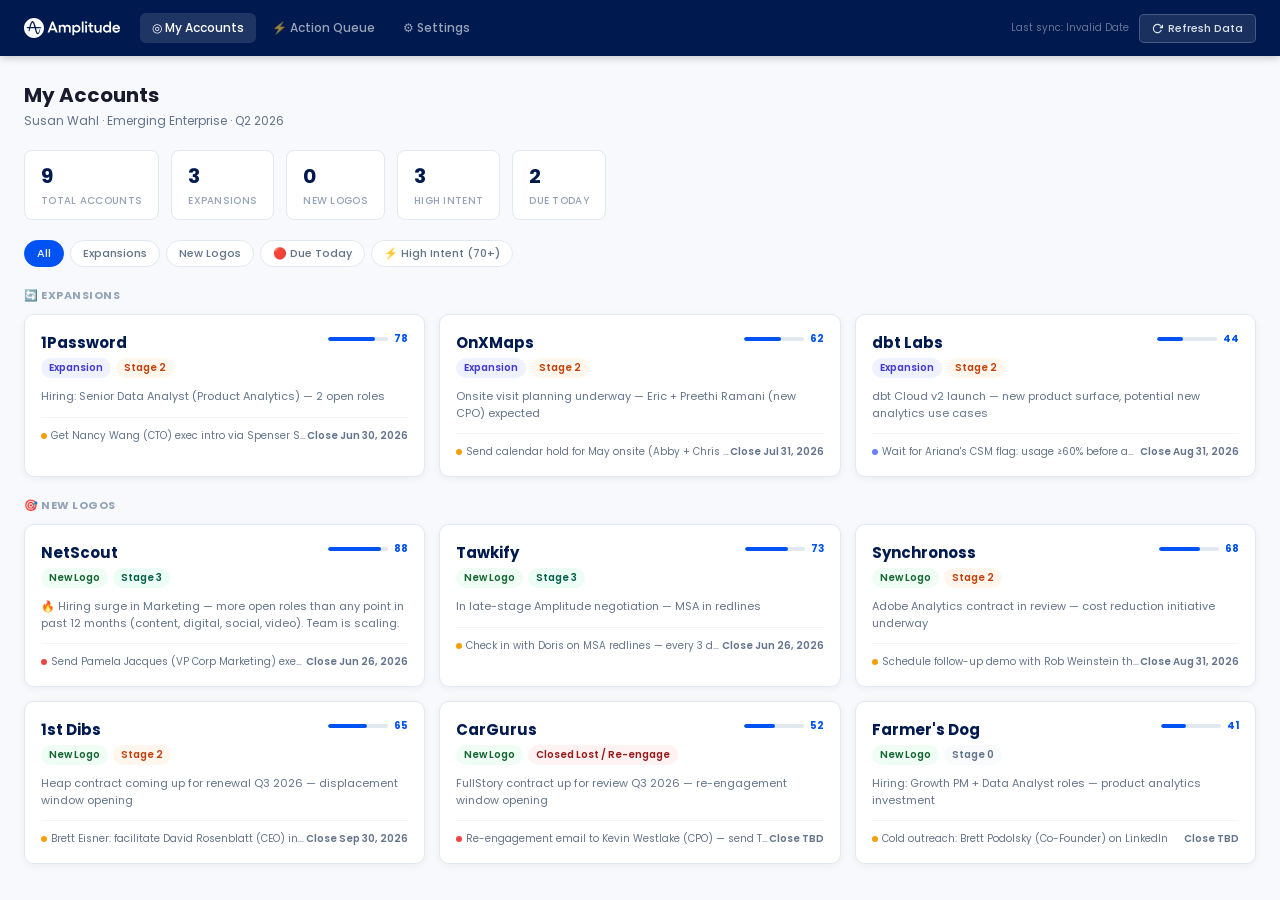
==== commit 94c050c5: "Add Poppins font + visible error display for debugging" ====
--- a/index.html
+++ b/index.html
@@ -4,6 +4,8 @@
   <meta charset="UTF-8" />
   <meta name="viewport" content="width=device-width, initial-scale=1.0" />
   <title>My Accounts — Amplitude AE Dashboard</title>
+  <link rel="preconnect" href="https://fonts.googleapis.com">
+  <link href="https://fonts.googleapis.com/css2?family=Poppins:wght@300;400;500;600;700&display=swap" rel="stylesheet">
   <style>
 /* ── Amplitude Design Tokens ─────────────────────────────────────── */
 :root {
@@ -1258,15 +1260,19 @@
 
 function openInCowork() {
   const btn = document.getElementById('modalCoworkBtn');
-  navigator.clipboard.writeText(_currentPrompt).then(() => {
-    btn.classList.add('success');
-    btn.innerHTML = `<svg width="15" height="15" viewBox="0 0 24 24" fill="none" stroke="currentColor" stroke-width="2.5"><polyline points="20 6 9 17 4 12"/></svg> Copied! Opening Cowork…`;
-    setTimeout(() => { window.location.href = _currentSkillLink; }, 400);
-    setTimeout(() => {
-      btn.classList.remove('success');
-      btn.innerHTML = `<svg width="15" height="15" viewBox="0 0 24 24" fill="none" stroke="currentColor" stroke-width="2.5"><path d="M18 13v6a2 2 0 0 1-2 2H5a2 2 0 0 1-2-2V8a2 2 0 0 1 2-2h6"/><polyline points="15 3 21 3 21 9"/><line x1="10" y1="14" x2="21" y2="3"/></svg> Open in Cowork`;
-    }, 3000);
-  });
+  const a = document.createElement('a');
+  a.href = _currentSkillLink;
+  a.style.display = 'none';
+  document.body.appendChild(a);
+  a.click();
+  document.body.removeChild(a);
+  navigator.clipboard.writeText(_currentPrompt).catch(() => {});
+  btn.classList.add('success');
+  btn.innerHTML = `<svg width="15" height="15" viewBox="0 0 24 24" fill="none" stroke="currentColor" stroke-width="2.5"><polyline points="20 6 9 17 4 12"/></svg> Copied! Opening Cowork…`;
+  setTimeout(() => {
+    btn.classList.remove('success');
+    btn.innerHTML = `<svg width="15" height="15" viewBox="0 0 24 24" fill="none" stroke="currentColor" stroke-width="2.5"><path d="M18 13v6a2 2 0 0 1-2 2H5a2 2 0 0 1-2-2V8a2 2 0 0 1 2-2h6"/><polyline points="15 3 21 3 21 9"/><line x1="10" y1="14" x2="21" y2="3"/></svg> Open in Cowork`;
+  }, 3000);
 }
 
 function copyModalPrompt() {
